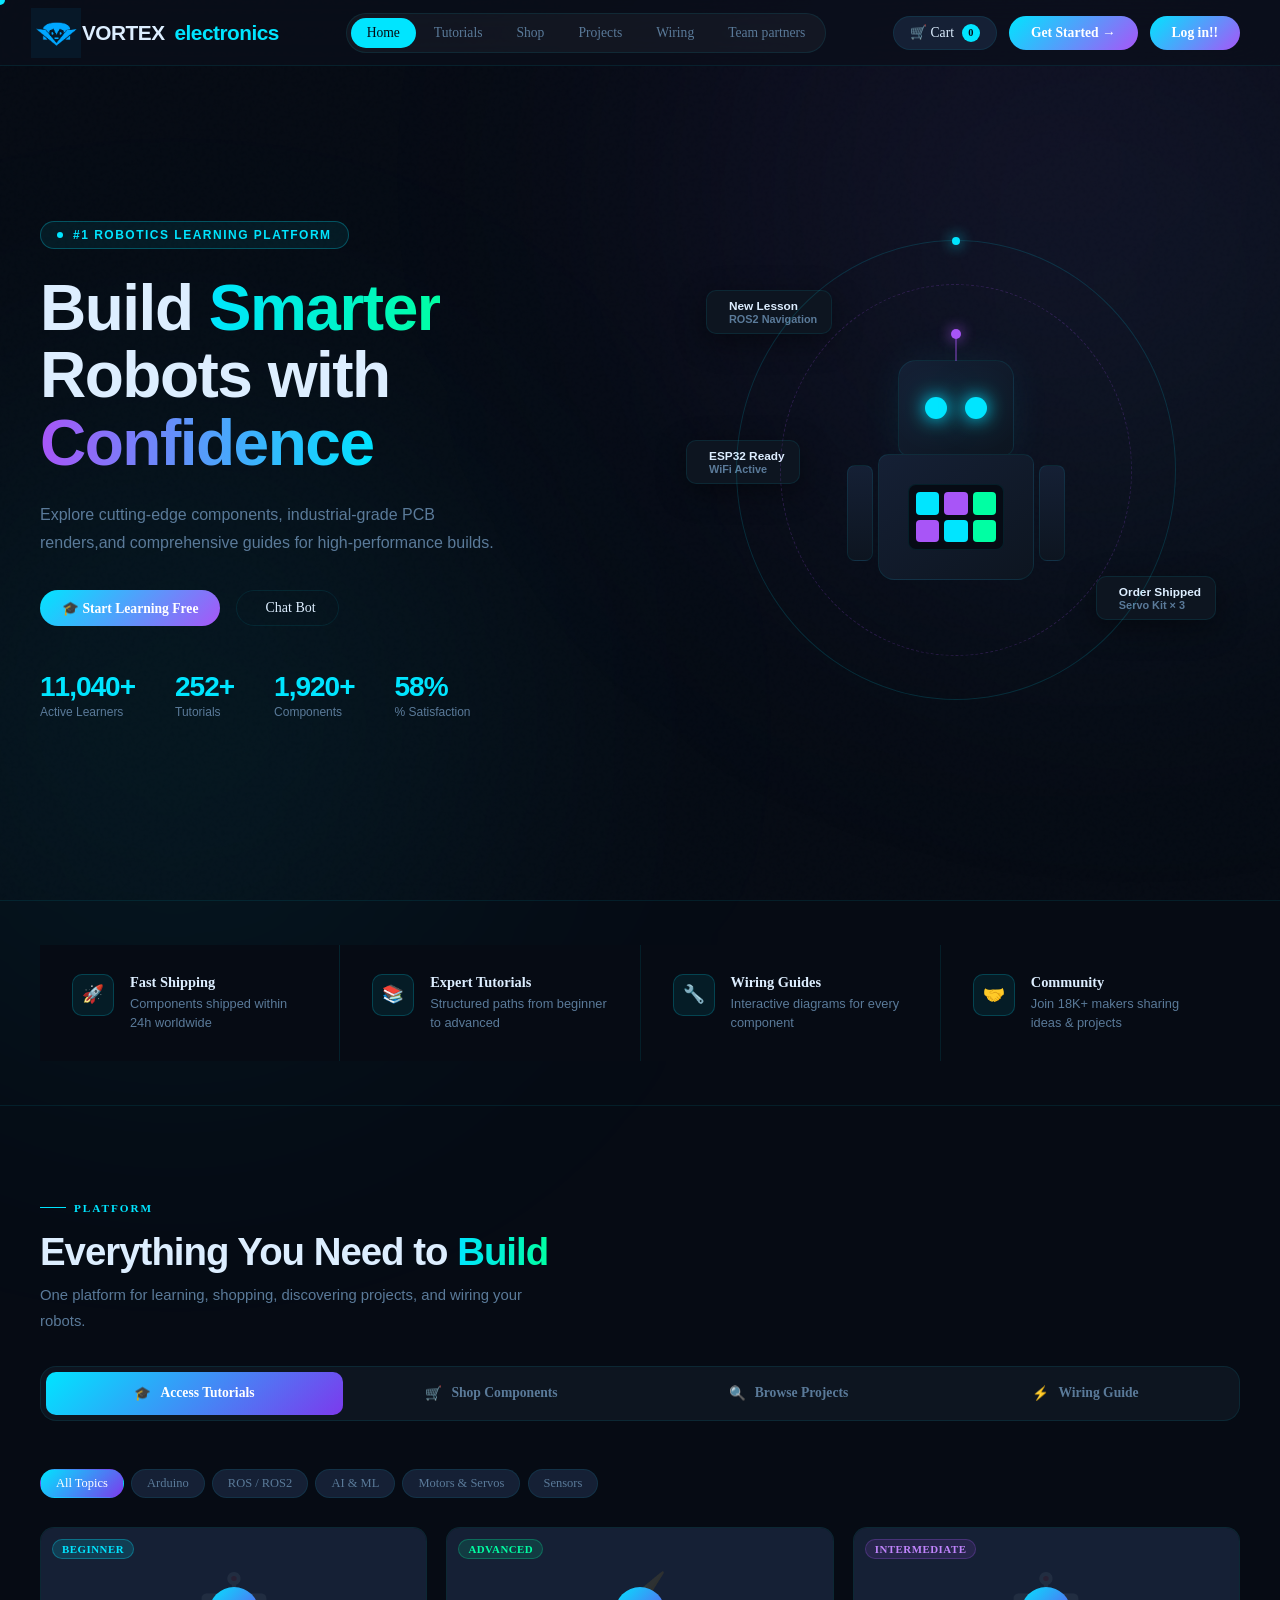
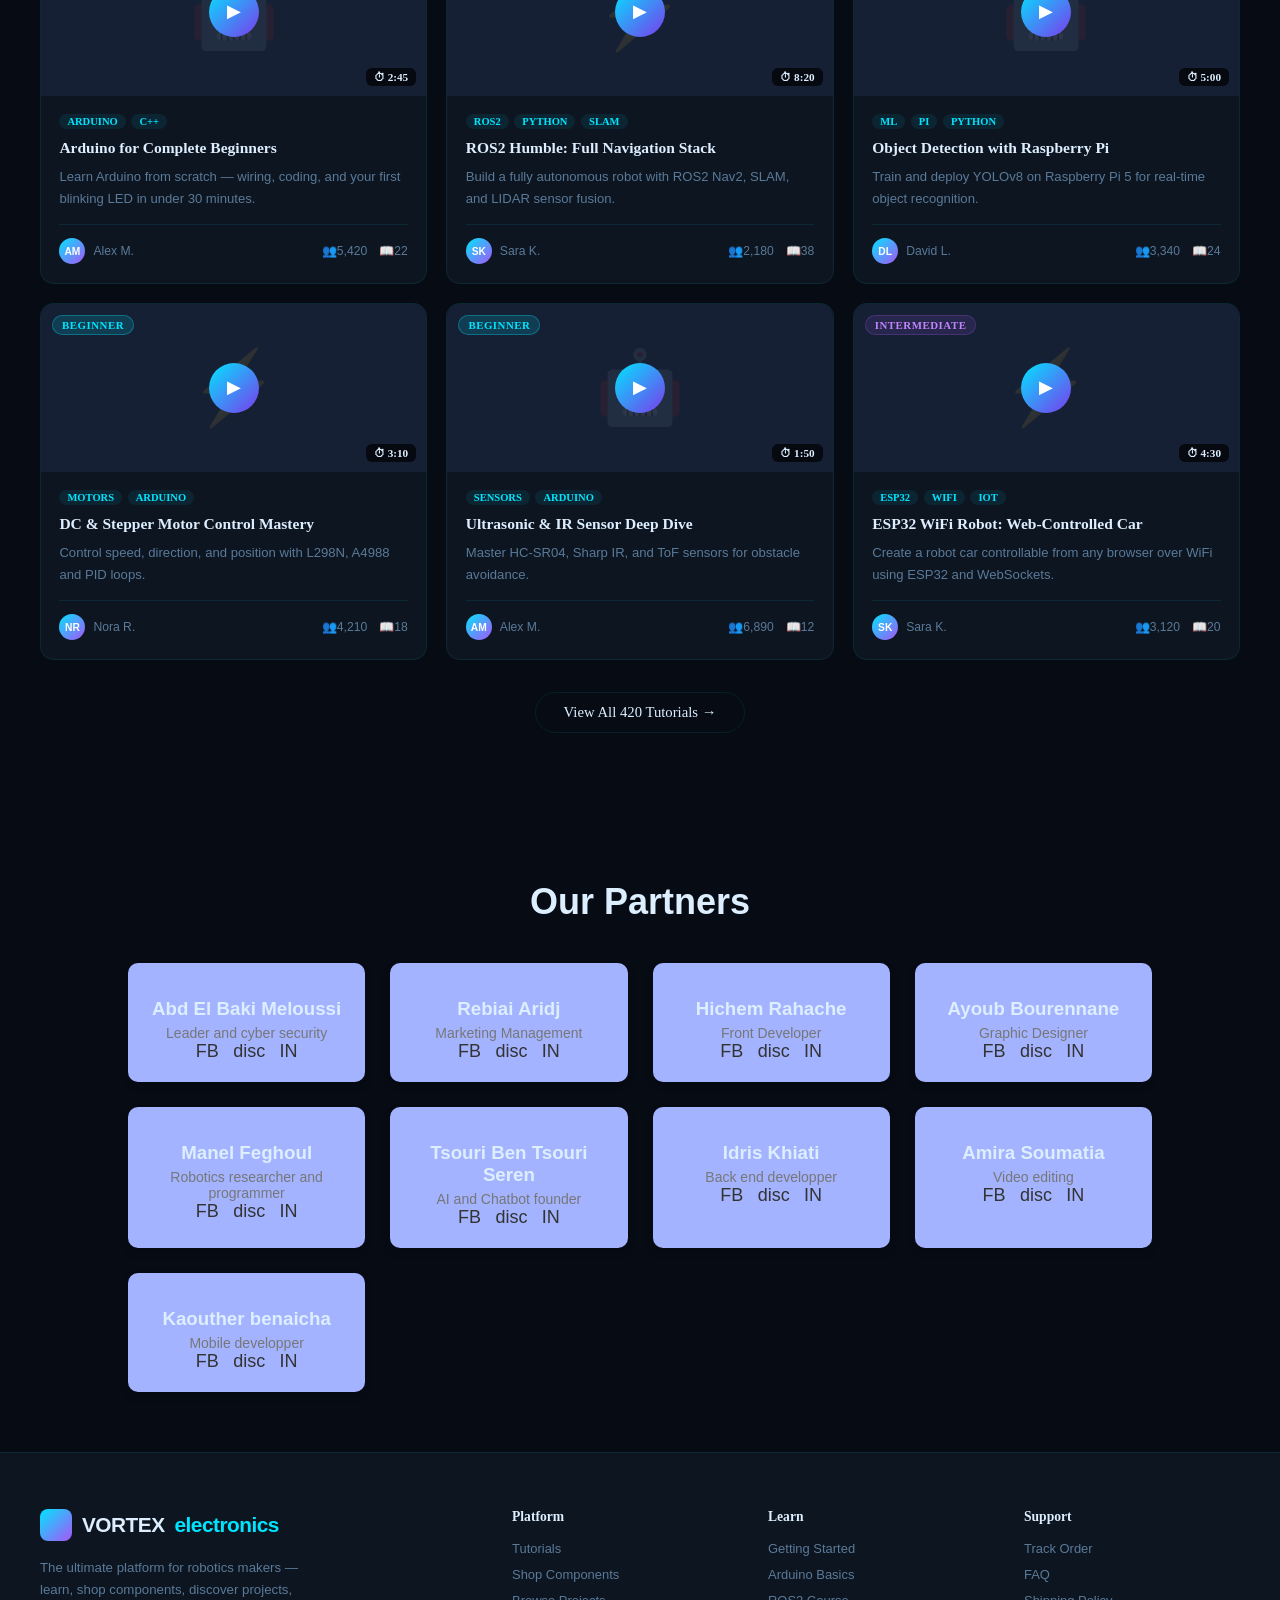
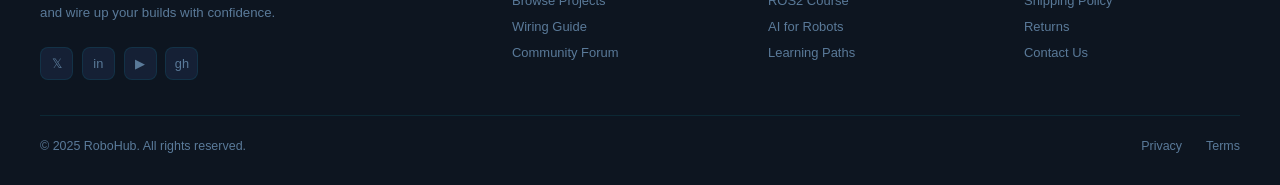
==== index.html @ a5baf5d2 "Update and rename mnl.html to index.html" ====
<!DOCTYPE html>
<html lang="en">

<head>
    <meta charset="UTF-8">
    <meta name="viewport" content="width=device-width, initial-scale=1.0">
    <title>RoboHub — Learn. Build. Innovate.</title>
    <link rel="stylesheet" href="stylee.css">
</head>

<body>

    <div class="cursor" id="cursor"></div>
    <div class="blob blob1"></div>
    <div class="blob blob2"></div>

    <!-- NAV -->
    <nav id="nav">
        <a href="#" class="logo">
            <div class="logo-mark">
                <img src="logo.jpg" alt="logo" class="VORTEX">
            </div>VORTEX<span>electronics</span>
        </a>
        <div class="nav-pill">
            <button class="nl active" onclick="goTo('home',this)">Home</button>
            <button class="nl" onclick="goTo('tutorials',this)">Tutorials</button>
            <button class="nl" onclick="goTo('shop',this)">Shop</button>
            <button class="nl" onclick="goTo('projects',this)">Projects</button>
            <button class="nl" onclick="goTo('wiring',this)">Wiring</button>
            <button class="nl" onclick="goTo('partners',this)">Team partners</button>
        </div>
        <div class="nav-r">
            <button class="cart-pill" onclick="openDrawer()">🛒 Cart <span class="cdot" id="cc">0</span></button>
            <a href="#platform" class="btn-cta" onclick="switchTab('tutorials')">Get Started →</a>
            <a href="doth.html" class="btn-log" onclick=s>Log in!!</a>
            <div class="ham" id="ham"><span></span><span></span><span></span></div>
        </div>
    </nav>

    <!-- HERO -->
    <section id="home" style="position:relative;z-index:2;">
        <div class="hero">
            <div>
                <div class="hero-badge"><span class="bpulse"></span>#1 Robotics Learning Platform</div>
                <h1 class="hero-title">Build <span class="hl">Smarter</span><br>Robots with<br><span
                        class="hl2">Confidence</span></h1>
                <p class="hero-sub">Explore cutting-edge components, industrial-grade PCB renders,and comprehensive
                    guides for high-performance builds.</p>
                <div class="hero-acts">
                    <a href="#platform" class="btn-cta" onclick="switchTab('tutorials')">🎓 Start Learning Free</a>
                    <a href="#platform" class="btn-ghost" onclick="switchTab('projects')"><i
                            class="fa-solid fa-robot"></i> Chat Bot</a>
                </div>
                <div class="hero-metrics">
                    <div><span class="m-val" data-target="18400">0</span>
                        <div class="m-lbl">Active Learners</div>
                    </div>
                    <div><span class="m-val" data-target="420">0</span>
                        <div class="m-lbl">Tutorials</div>
                    </div>
                    <div><span class="m-val" data-target="3200">0</span>
                        <div class="m-lbl">Components</div>
                    </div>
                    <div><span class="m-val" data-target="97">0</span>
                        <div class="m-lbl">% Satisfaction</div>
                    </div>
                </div>
            </div>
            <div class="hero-viz">
                <div class="robot-stage">
                    <div class="otag"><span><i class="fa-solid fa-chalkboard"></i></span>
                        <div>
                            <div style="font-size:.74rem;font-weight:700">New Lesson</div>
                            <div style="font-size:.68rem;color:var(--muted)">ROS2 Navigation</div>
                        </div>
                    </div>
                    <div class="otag"><span><i class="fa-solid fa-boxes-packing"></i></span>
                        <div>
                            <div style="font-size:.74rem;font-weight:700">Order Shipped</div>
                            <div style="font-size:.68rem;color:var(--muted)">Servo Kit × 3</div>
                        </div>
                    </div>
                    <div class="otag"><span><i class="fa-solid fa-wifi"></i></span>
                        <div>
                            <div style="font-size:.74rem;font-weight:700">ESP32 Ready</div>
                            <div style="font-size:.68rem;color:var(--muted)">WiFi Active</div>
                        </div>
                    </div>
                    <div class="sring"></div>
                    <div class="sring2"></div>
                    <div class="rbody">
                        <div class="rhead">
                            <div class="antenna"></div>
                            <div class="reyes">
                                <div class="reye"></div>
                                <div class="reye"></div>
                            </div>
                        </div>
                        <div class="rtorso">
                            <div class="rarm l"></div>
                            <div class="rarm r"></div>
                            <div class="tpanel">
                                <div class="tbit"></div>
                                <div class="tbit"></div>
                                <div class="tbit"></div>
                                <div class="tbit"></div>
                                <div class="tbit"></div>
                                <div class="tbit"></div>
                            </div>
                        </div>
                    </div>
                </div>
            </div>
        </div>
    </section>

    <!-- FEATURES STRIP -->
    <div class="feat-strip reveal">
        <div class="container">
            <div class="feat-row">
                <div class="feat-item">
                    <div class="feat-icon">🚀</div>
                    <div>
                        <div class="feat-title">Fast Shipping</div>
                        <div class="feat-desc">Components shipped within 24h worldwide</div>
                    </div>
                </div>
                <div class="feat-item">
                    <div class="feat-icon">📚</div>
                    <div>
                        <div class="feat-title">Expert Tutorials</div>
                        <div class="feat-desc">Structured paths from beginner to advanced</div>
                    </div>
                </div>
                <div class="feat-item">
                    <div class="feat-icon">🔧</div>
                    <div>
                        <div class="feat-title">Wiring Guides</div>
                        <div class="feat-desc">Interactive diagrams for every component</div>
                    </div>
                </div>
                <div class="feat-item">
                    <div class="feat-icon">🤝</div>
                    <div>
                        <div class="feat-title">Community</div>
                        <div class="feat-desc">Join 18K+ makers sharing ideas & projects</div>
                    </div>
                </div>
            </div>
        </div>
    </div>

    <!-- PLATFORM -->
    <section class="section" id="platform">
        <div class="container">
            <div style="margin-bottom:2rem" class="reveal">
                <div class="slabel">Platform</div>
                <h2 class="stitle">Everything You Need to <span class="hl">Build</span></h2>
                <p class="ssub">One platform for learning, shopping, discovering projects, and wiring your robots.</p>
            </div>

            <div class="stabs reveal">
                <button class="stab active" onclick="switchTab('tutorials')" data-tab="tutorials"><span>🎓</span> Access
                    Tutorials</button>
                <button class="stab" onclick="switchTab('shop')" data-tab="shop"><span>🛒</span> Shop
                    Components</button>
                <button class="stab" onclick="switchTab('projects')" data-tab="projects"><span>🔍</span> Browse
                    Projects</button>
                <button class="stab" onclick="switchTab('wiring')" data-tab="wiring"><span>⚡</span> Wiring
                    Guide</button>
            </div>

            <!-- TUTORIALS TAB -->
            <div class="tab-content active" id="tab-tutorials">
                <div class="fchips reveal">
                    <button class="fchip active" onclick="filterTuts(this,'all')">All Topics</button>
                    <button class="fchip" onclick="filterTuts(this,'arduino')">Arduino</button>
                    <button class="fchip" onclick="filterTuts(this,'ros')">ROS / ROS2</button>
                    <button class="fchip" onclick="filterTuts(this,'ml')">AI & ML</button>
                    <button class="fchip" onclick="filterTuts(this,'motors')">Motors & Servos</button>
                    <button class="fchip" onclick="filterTuts(this,'sensors')">Sensors</button>
                </div>
                <div class="tgrid reveal" id="tgrid"></div>
                <div style="text-align:center;margin-top:2rem" class="reveal">
                    <button class="btn-ghost" style="padding:11px 28px;font-size:.92rem">View All 420 Tutorials
                        →</button>
                </div>
            </div>

            <!-- SHOP TAB -->
            <div class="tab-content" id="tab-shop">
                <div class="shop-layout">
                    <aside class="sidebar reveal">
                        <div class="sb-title">Filters</div>
                        <div class="fg">
                            <div class="fg-title">Category</div>
                            <label class="fopt"><input type="checkbox" checked> Microcontrollers</label>
                            <label class="fopt"><input type="checkbox" checked> Sensors</label>
                            <label class="fopt"><input type="checkbox"> Motors & Actuators</label>
                            <label class="fopt"><input type="checkbox"> Power & Batteries</label>
                            <label class="fopt"><input type="checkbox"> Wireless Modules</label>
                            <label class="fopt"><input type="checkbox"> Displays</label>
                        </div>
                        <div class="fg">
                            <div class="fg-title">Compatible With</div>
                            <label class="fopt"><input type="checkbox" checked> Arduino</label>
                            <label class="fopt"><input type="checkbox"> Raspberry Pi</label>
                            <label class="fopt"><input type="checkbox"> ESP32</label>
                            <label class="fopt"><input type="checkbox"> STM32</label>
                        </div>
                        <div class="fg">
                            <div class="fg-title">Price Range</div>
                            <input type="range" class="price-range" min="0" max="200" value="80">
                            <div
                                style="display:flex;
                                justify-content:space-between;
                                font-size:.76rem;
                                color:var(--muted);
                                margin-top:5px">
                                <span>0DA</span><span id="prlbl">1800DA</span></div>
                        </div>
                    </aside>
                    <div class="sgrid reveal" id="sgrid"></div>
                </div>
            </div>

            <!-- PROJECTS TAB -->
            <div class="tab-content" id="tab-projects">
                <div class="proj-hdr reveal">
                    <div class="psearch"><span>🔍</span><input type="text" placeholder="Search projects..."></div>
                    <div class="fchips" style="margin:0">
                        <button class="fchip active">All</button>
                        <button class="fchip">Beginner</button>
                        <button class="fchip">Intermediate</button>
                        <button class="fchip">Advanced</button>
                        <button class="fchip">Arduino</button>
                        <button class="fchip">ROS2</button>
                    </div>
                </div>
                <div class="pgrid reveal" id="pgrid"></div>
            </div>

            <!-- WIRING TAB -->
            <div class="tab-content" id="tab-wiring">
                <div class="wlayout">
                    <div class="wlist reveal" id="wlist"></div>
                    <div class="reveal" id="wpanel"></div>
                </div>
            </div>
        </div>
    </section>
    <!-- team partners -->
    <section class="team-section">
        <h2>Our Partners</h2>

        <div class="team-container">

            <!-- Person 1 -->
            <div class="team-card">
                <h3>Abd El Baki Meloussi</h3>
                <p>Leader and cyber security</p>
                <div class="social">
                    <a href="#">FB</a>
                    <a href="bakimeloussi8">disc</a>
                    <a href="#">IN</a>
                </div>
            </div>

            <!-- Person 2 -->
            <div class="team-card">
                <h3>Rebiai Aridj</h3>
                <p>Marketing Management</p>
                <div class="social">
                    <a href="#">FB</a>
                    <a href="aridjrebiai.">disc</a>
                    <a href="#">IN</a>
                </div>
            </div>

            <!-- Person 3 -->
            <div class="team-card">
                <h3>Hichem Rahache</h3>
                <p>Front Developer</p>
                <div class="social">
                    <a href="#">FB</a>
                    <a href="hichem999882">disc</a>
                    <a href="#">IN</a>
                </div>
            </div>

            <!-- Person 4 -->
            <div class="team-card">
                <h3>Ayoub Bourennane</h3>
                <p> Graphic Designer</p>
                <div class="social">
                    <a href="#">FB</a>
                    <a href="ayoub09">disc</a>
                    <a href="#">IN</a>
                </div>
            </div>

            <!-- Person 5 -->
            <div class="team-card">
                <h3>Manel Feghoul</h3>
                <p>Robotics researcher and programmer</p>
                <div class="social">
                    <a href="https://www.facebook.com/profile.php?id=61578336105991&locale=fr_FR">FB</a>
                    <a href="https://canary.discord.com/channels/1426666777764433973/1426666779392086040">disc</a>
                    <a href="https://www.linkedin.com/in/manel-feghoul-25397039a/">IN</a>
                </div>
            </div>

            <!-- Person 6 -->
            <div class="team-card">
                <h3>Tsouri Ben Tsouri Seren</h3>
                <p>AI and Chatbot founder</p>
                <div class="social">
                    <a href="https://www.facebook.com/share/1DPU1pLSde/">FB</a>
                    <a href="seren_tsr">disc</a>
                    <a
                        href="https://www.linkedin.com/in/seren-tsouri-ben-tsouri-1873ba3aa?utm_source=share&utm_campaign=share_via&utm_content=profile&utm_medium=android_app">IN</a>
                </div>
            </div>

            <!-- Person 7 -->
            <div class="team-card">
                <h3>Idris Khiati</h3>
                <p>Back end developper</p>
                <div class="social">
                    <a href="https://www.facebook.com/share/1DF76dxmjv/">FB</a>
                    <a href="oxydious3306">disc</a>
                    <a href="https://www.linkedin.com/in/idris-khiaty-7b31743b6/">IN</a>
                </div>
            </div>

            <!-- Person 8 -->
            <div class="team-card">
                <h3>Amira Soumatia </h3>
                <p>Video editing</p>
                <div class="social">
                    <a href="#">FB</a>
                    <a href="why_amira">disc</a>
                    <a href="#">IN</a>
                </div>
            </div>

            <!-- Person 9 -->
            <div class="team-card">
                <h3>Kaouther benaicha</h3>
                <p>Mobile developper</p>
                <div class="social">
                    <a href="#">FB</a>
                    <a href="kao_ben">disc</a>
                    <a href="#">IN</a>
                </div>
            </div>

        </div>
    </section>
    <!-- FOOTER -->
    <footer>
        <div class="container">
            <div class="ft">
                <div>
                    <a href="#" class="logo" style="display:inline-flex;margin-bottom:1rem;">
                        <div class="logo-mark">
                        </div>VORTEX<span>electronics</span>
                    </a>
                    <p class="fdesc">The ultimate platform for robotics makers — learn, shop components, discover
                        projects, and wire up your builds with confidence.</p>
                    <div class="socials">
                        <a class="sc" href="#">𝕏</a><a class="sc" href="#">in</a><a class="sc" href="#">▶</a><a
                            class="sc" href="#">gh</a>
                    </div>
                </div>
                <div>
                    <div class="fct">Platform</div>
                    <ul class="flinks">
                        <li><a href="#">Tutorials</a></li>
                        <li><a href="#">Shop Components</a></li>
                        <li><a href="#">Browse Projects</a></li>
                        <li><a href="#">Wiring Guide</a></li>
                        <li><a href="#">Community Forum</a></li>
                    </ul>
                </div>
                <div>
                    <div class="fct">Learn</div>
                    <ul class="flinks">
                        <li><a href="#">Getting Started</a></li>
                        <li><a href="#">Arduino Basics</a></li>
                        <li><a href="#">ROS2 Course</a></li>
                        <li><a href="#">AI for Robots</a></li>
                        <li><a href="#">Learning Paths</a></li>
                    </ul>
                </div>
                <div>
                    <div class="fct">Support</div>
                    <ul class="flinks">
                        <li><a href="#">Track Order</a></li>
                        <li><a href="#">FAQ</a></li>
                        <li><a href="#">Shipping Policy</a></li>
                        <li><a href="#">Returns</a></li>
                        <li><a href="#">Contact Us</a></li>
                    </ul>
                </div>
            </div>
            <div class="fbot">
                <span>© 2025 RoboHub. All rights reserved.</span>
                <div style="display:flex;gap:1.5rem"><a href="#"
                        style="color:var(--muted);text-decoration:none">Privacy</a><a href="#"
                        style="color:var(--muted);text-decoration:none">Terms</a></div>
            </div>
        </div>
    </footer>

    <!-- CART DRAWER -->
    <div class="dbg" id="dbg" onclick="closeDrawer()"></div>
    <div class="drawer" id="drawer">
        <div class="dhdr">
            <h3>🛒 Your Cart</h3><button class="closex" onclick="closeDrawer()">✕</button>
        </div>
        <div class="dbody" id="dbody"></div>
        <div class="dftr" id="dftr" style="display:none">
            <div class="cart-row"><span>Subtotal</span><span class="val" id="ctotal">$0.00</span></div>
            <button class="ckbtn">Proceed to Checkout →</button>
        </div>
    </div>

    <!-- TOAST -->
    <div class="toast" id="toast"><span class="tic">✅</span><span id="tmsg">Added to cart!</span></div>

    <script src="app.js"></script>
</body>

</html>


<!DOCTYPE html>
---- stylee.css ----
:root {
    --ink: #060b14;
    --ink2: #0d1520;
    --ink3: #152035;
    --primary: #00e5ff;
    /* electric cyan  */
    --primary-dim: #00b8cc;
    --accent: #a855f7;
    /* vivid purple   */
    --accent-dim: #7c3aed;
    --green: #00ffa3;
    /* bio-green      */
    --orange: #ff6c3e;
    --text: #ddeeff;
    --muted: #5a7a99;
    --border: rgba(0, 229, 255, .09);
    --bhl: rgba(0, 229, 255, .28);
    --r: 14px;
    /* legacy aliases so all existing references keep working */
    --lime: var(--primary);
    --cyan: var(--green);
}

*,
*::before,
*::after {
    margin: 0;
    padding: 0;
    box-sizing: border-box;
}

html {
    scroll-behavior: smooth;
}

body {
    font-family: 'DM Sans', sans-serif;
    background: var(--ink);
    color: var(--text);
    overflow-x: hidden;
    cursor: none;
}

.cursor {
    position: fixed;
    top: 0;
    left: 0;
    pointer-events: none;
    z-index: 9999;
    width: 10px;
    height: 10px;
    background: var(--primary);
    border-radius: 50%;
    transform: translate(-50%, -50%);
    transition: width .2s, height .2s;
    mix-blend-mode: screen;
}

.cursor.big {
    width: 38px;
    height: 38px;
    background: rgba(0, 229, 255, .2);
}

body::before {
    content: '';
    position: fixed;
    inset: 0;
    z-index: 1;
    pointer-events: none;
    background-image: url("data:image/svg+xml,%3Csvg viewBox='0 0 256 256' xmlns='http://www.w3.org/2000/svg'%3E%3Cfilter id='n'%3E%3CfeTurbulence type='fractalNoise' baseFrequency='0.9' numOctaves='4' stitchTiles='stitch'/%3E%3C/filter%3E%3Crect width='100%25' height='100%25' filter='url(%23n)' opacity='0.025'/%3E%3C/svg%3E");
    opacity: .5;
}

.blob {
    position: fixed;
    border-radius: 50%;
    filter: blur(140px);
    pointer-events: none;
    z-index: 0;
}

.blob1 {
    width: 750px;
    height: 750px;
    background: rgba(168, 85, 247, .07);
    top: -200px;
    right: -150px;
}

.blob2 {
    width: 650px;
    height: 650px;
    background: rgba(0, 229, 255, .06);
    bottom: -150px;
    left: -150px;
}

/* extra ambient blob */
.blob1::after {
    content: '';
    position: fixed;
    width: 500px;
    height: 500px;
    background: rgba(0, 255, 163, .04);
    border-radius: 50%;
    top: 40%;
    left: 30%;
    filter: blur(120px);
    pointer-events: none;
}

/* NAV */
nav {
    position: fixed;
    top: 0;
    left: 0;
    right: 0;
    z-index: 1000;
    height: 66px;
    display: flex;
    align-items: center;
    justify-content: space-between;
    padding: 0 2.5rem;
    background: rgba(11, 15, 26, .7);
    backdrop-filter: blur(24px);
    border-bottom: 1px solid var(--border);
    transition: background .3s;
}

nav.scrolled {
    background: rgba(11, 15, 26, .97);
}

.logo {
    font-family: 'Syne', sans-serif;
    font-weight: 800;
    font-size: 1.3rem;
    color: var(--text);
    text-decoration: none;
    display: flex;
    align-items: center;
    gap: 10px;
    letter-spacing: -.5px;
}

.logo-mark {
    width: 32px;
    height: 32px;
    background: linear-gradient(135deg, var(--primary), var(--accent));
    border-radius: 8px;
    display: flex;
    align-items: center;
    justify-content: center;
    font-size: .95rem;
}

.logo span {
    color: var(--primary);
}

.nav-pill {
    display: flex;
    gap: 2px;
    background: rgba(255, 255, 255, .04);
    border: 1px solid var(--border);
    padding: 4px;
    border-radius: 50px;
}

.nl {
    color: var(--muted);
    text-decoration: none;
    font-size: .85rem;
    font-weight: 500;
    padding: 7px 16px;
    border-radius: 50px;
    transition: all .2s;
    white-space: nowrap;
    cursor: pointer;
    border: none;
    background: none;
    font-family: 'DM Sans';
}

.nl:hover,
.nl.active {
    color: var(--ink);
    background: var(--primary);
}

.nav-r {
    display: flex;
    align-items: center;
    gap: .75rem;
}

.cart-pill {
    display: flex;
    align-items: center;
    gap: 8px;
    background: var(--ink3);
    border: 1px solid var(--border);
    color: var(--text);
    padding: 7px 16px;
    border-radius: 50px;
    font-family: 'DM Sans';
    font-size: .85rem;
    font-weight: 500;
    cursor: pointer;
    transition: all .25s;
}

.cart-pill:hover {
    border-color: var(--primary);
    color: var(--primary);
}

.cdot {
    width: 18px;
    height: 18px;
    background: var(--primary);
    border-radius: 50%;
    color: var(--ink);
    font-size: .65rem;
    font-weight: 700;
    display: flex;
    align-items: center;
    justify-content: center;
}

.btn-cta {
    background: linear-gradient(135deg, var(--primary), var(--accent));
    color: #fff;
    font-family: 'DM Sans';
    font-size: .85rem;
    font-weight: 700;
    padding: 9px 22px;
    border-radius: 50px;
    border: none;
    cursor: pointer;
    transition: all .25s;
    text-decoration: none;
    display: inline-flex;
    align-items: center;
    gap: 6px;
}

.btn-cta:hover {
    filter: brightness(1.15);
    transform: translateY(-1px);
    box-shadow: 0 8px 28px rgba(0, 229, 255, .3);
}
.btn-log {
    background: linear-gradient(135deg, var(--primary), var(--accent));
    color: #fff;
    font-family: 'DM Sans';
    font-size: .85rem;
    font-weight: 700;
    padding: 9px 22px;
    border-radius: 50px;
    border: none;
    cursor: pointer;
    transition: all .25s;
    text-decoration: none;
    display: inline-flex;
    align-items: center;
    gap: 6px;
}

.btn-cta:hover {
    filter: brightness(1.15);
    transform: translateY(-1px);
    box-shadow: 0 8px 28px rgba(0, 229, 255, .3);
}

.ham {
    display: none;
    flex-direction: column;
    gap: 5px;
    cursor: pointer;
    padding: 4px;
}

.ham span {
    width: 22px;
    height: 1.5px;
    background: var(--text);
    border-radius: 2px;
}

/* HERO */
.hero {
    min-height: 100vh;
    display: grid;
    grid-template-columns: 1fr 1fr;
    align-items: center;
    gap: 4rem;
    padding: 120px 2.5rem 80px;
    max-width: 1340px;
    margin: 0 auto;
    position: relative;
    z-index: 2;
}

.hero-badge {
    display: inline-flex;
    align-items: center;
    gap: 10px;
    background: rgba(0, 229, 255, .07);
    border: 1px solid var(--bhl);
    color: var(--primary);
    font-size: .75rem;
    font-weight: 600;
    letter-spacing: 1.5px;
    text-transform: uppercase;
    padding: 6px 16px;
    border-radius: 50px;
    margin-bottom: 1.6rem;
    animation: fadeUp .7s ease both;
}

.bpulse {
    width: 6px;
    height: 6px;
    background: var(--primary);
    border-radius: 50%;
    animation: pulse 1.8s infinite;
}

@keyframes pulse {

    0%,
    100% {
        opacity: 1;
        transform: scale(1)
    }

    50% {
        opacity: .4;
        transform: scale(1.5)
    }
}

.hero-title {
    font-family: 'Syne', sans-serif;
    font-size: clamp(2.8rem, 5vw, 4.1rem);
    font-weight: 800;
    line-height: 1.06;
    letter-spacing: -1.5px;
    margin-bottom: 1.4rem;
    animation: fadeUp .8s ease both;
}

.hl {
    background: linear-gradient(90deg, var(--primary), var(--green));
    -webkit-background-clip: text;
    -webkit-text-fill-color: transparent;
    background-clip: text;
}

.hl2 {
    background: linear-gradient(90deg, var(--accent), var(--primary));
    -webkit-background-clip: text;
    -webkit-text-fill-color: transparent;
    background-clip: text;
}

.hero-sub {
    font-size: 1rem;
    color: var(--muted);
    line-height: 1.8;
    max-width: 480px;
    margin-bottom: 2rem;
    animation: fadeUp .9s ease both;
}

.hero-acts {
    display: flex;
    gap: 1rem;
    flex-wrap: wrap;
    margin-bottom: 2.8rem;
    animation: fadeUp 1s ease both;
}

.btn-ghost {
    background: transparent;
    border: 1px solid var(--border);
    color: var(--text);
    font-family: 'DM Sans';
    font-size: .875rem;
    font-weight: 500;
    padding: 9px 22px;
    border-radius: 50px;
    cursor: pointer;
    transition: all .25s;
    text-decoration: none;
    display: inline-flex;
    align-items: center;
    gap: 6px;
}

.btn-ghost:hover {
    border-color: var(--primary);
    color: var(--primary);
}

.hero-metrics {
    display: flex;
    gap: 2.5rem;
    animation: fadeUp 1.1s ease both;
}

.m-val {
    font-family: 'Syne', sans-serif;
    font-size: 1.75rem;
    font-weight: 800;
    color: var(--primary);
    letter-spacing: -1px;
    display: block;
}

.m-lbl {
    font-size: .75rem;
    color: var(--muted);
    margin-top: 2px;
}

/* ROBOT */
.hero-viz {
    display: flex;
    align-items: center;
    justify-content: center;
    animation: fadeIn 1s ease both;
}

.robot-stage {
    width: 440px;
    height: 460px;
    position: relative;
}

.sring {
    position: absolute;
    inset: 0;
    border: 1px solid rgba(0, 229, 255, .15);
    border-radius: 50%;
    animation: spin 22s linear infinite;
}

.sring::before {
    content: '';
    position: absolute;
    top: -4px;
    left: 50%;
    transform: translateX(-50%);
    width: 8px;
    height: 8px;
    background: var(--primary);
    border-radius: 50%;
    box-shadow: 0 0 14px var(--primary);
}

.sring2 {
    position: absolute;
    inset: 44px;
    border: 1px dashed rgba(168, 85, 247, .2);
    border-radius: 50%;
    animation: spin 15s linear infinite reverse;
}

@keyframes spin {
    to {
        transform: rotate(360deg)
    }
}

.rbody {
    position: absolute;
    inset: 0;
    display: flex;
    align-items: center;
    justify-content: center;
    flex-direction: column;
}

.rhead {
    width: 116px;
    height: 96px;
    background: linear-gradient(145deg, var(--ink3), var(--ink2));
    border: 1px solid var(--border);
    border-radius: 18px 18px 10px 10px;
    position: relative;
    display: flex;
    align-items: center;
    justify-content: center;
    box-shadow: 0 0 40px rgba(56, 232, 255, .07);
    animation: float 3.5s ease-in-out infinite;
}

@keyframes float {

    0%,
    100% {
        transform: translateY(0)
    }

    50% {
        transform: translateY(-13px)
    }
}

.reyes {
    display: flex;
    gap: 18px;
}

.reye {
    width: 22px;
    height: 22px;
    background: var(--primary);
    border-radius: 50%;
    box-shadow: 0 0 18px var(--primary), 0 0 40px rgba(0, 229, 255, .4);
    animation: blink 4s ease infinite;
}

.reye:nth-child(2) {
    animation-delay: .15s;
}

@keyframes blink {

    0%,
    90%,
    100% {
        transform: scaleY(1)
    }

    95% {
        transform: scaleY(.05)
    }
}

.antenna {
    position: absolute;
    top: -26px;
    left: 50%;
    transform: translateX(-50%);
    width: 2px;
    height: 26px;
    background: rgba(168, 85, 247, .4);
}

.antenna::after {
    content: '';
    position: absolute;
    top: -6px;
    left: 50%;
    transform: translateX(-50%);
    width: 10px;
    height: 10px;
    background: var(--accent);
    border-radius: 50%;
    box-shadow: 0 0 14px var(--accent);
    animation: pulse 1.5s infinite;
}

.rtorso {
    width: 156px;
    height: 126px;
    background: linear-gradient(145deg, var(--ink3), var(--ink2));
    border: 1px solid var(--border);
    border-radius: 10px 10px 16px 16px;
    margin-top: -2px;
    display: flex;
    align-items: center;
    justify-content: center;
    position: relative;
    animation: float 3.5s ease-in-out infinite;
}

.tpanel {
    width: 96px;
    height: 66px;
    background: var(--ink);
    border: 1px solid var(--border);
    border-radius: 8px;
    display: grid;
    grid-template-columns: repeat(3, 1fr);
    grid-template-rows: repeat(2, 1fr);
    gap: 5px;
    padding: 7px;
}

.tbit {
    border-radius: 4px;
    animation: glow 2s ease infinite;
}

.tbit:nth-child(1) {
    background: var(--primary);
    animation-delay: 0s
}

.tbit:nth-child(2) {
    background: var(--accent);
    animation-delay: .3s
}

.tbit:nth-child(3) {
    background: var(--green);
    animation-delay: .6s
}

.tbit:nth-child(4) {
    background: var(--accent);
    animation-delay: .9s
}

.tbit:nth-child(5) {
    background: var(--primary);
    animation-delay: 1.2s
}

.tbit:nth-child(6) {
    background: var(--green);
    animation-delay: 1.5s
}

@keyframes glow {

    0%,
    100% {
        opacity: .75
    }

    50% {
        opacity: 1;
        filter: brightness(1.4)
    }
}

.rarm {
    position: absolute;
    top: 10px;
    width: 26px;
    height: 96px;
    background: linear-gradient(to bottom, var(--ink3), var(--ink2));
    border: 1px solid var(--border);
    border-radius: 8px;
    animation: arm 3.5s ease-in-out infinite;
}

.rarm.l {
    right: -32px;
    transform-origin: top center;
    animation-delay: .5s;
}

.rarm.r {
    left: -32px;
    transform-origin: top center;
}

@keyframes arm {

    0%,
    100% {
        transform: rotate(-5deg)
    }

    50% {
        transform: rotate(5deg)
    }
}

.otag {
    position: absolute;
    background: var(--ink2);
    border: 1px solid var(--border);
    padding: 8px 14px;
    border-radius: 10px;
    font-size: .76rem;
    font-weight: 600;
    display: flex;
    align-items: center;
    gap: 8px;
    white-space: nowrap;
    animation: ftag 4s ease-in-out infinite;
    box-shadow: 0 8px 30px rgba(0, 0, 0, .4);
}

.otag:nth-child(1) {
    top: 50px;
    left: -30px;
    animation-delay: 0s;
}

.otag:nth-child(2) {
    bottom: 80px;
    right: -40px;
    animation-delay: .8s;
}

.otag:nth-child(3) {
    top: 200px;
    left: -50px;
    animation-delay: 1.6s;
}

@keyframes ftag {

    0%,
    100% {
        transform: translateY(0)
    }

    50% {
        transform: translateY(-10px)
    }
}

/* FEATURES STRIP */
.feat-strip {
    padding: 44px 0;
    border-top: 1px solid var(--border);
    border-bottom: 1px solid var(--border);
    position: relative;
    z-index: 2;
}

.feat-row {
    display: grid;
    grid-template-columns: repeat(4, 1fr);
    gap: 1px;
    background: var(--border);
}

.feat-item {
    background: var(--ink);
    padding: 1.8rem 2rem;
    display: flex;
    align-items: flex-start;
    gap: 1rem;
}

.feat-icon {
    width: 42px;
    height: 42px;
    border-radius: 10px;
    background: rgba(0, 229, 255, .08);
    border: 1px solid rgba(0, 229, 255, .2);
    display: flex;
    align-items: center;
    justify-content: center;
    font-size: 1.1rem;
    flex-shrink: 0;
}

.feat-title {
    font-family: 'Syne';
    font-weight: 700;
    font-size: .9rem;
    margin-bottom: .2rem;
}

.feat-desc {
    font-size: .8rem;
    color: var(--muted);
    line-height: 1.5;
}

/* SECTION */
.section {
    padding: 88px 0;
    position: relative;
    z-index: 2;
}

.container {
    max-width: 1280px;
    margin: 0 auto;
    padding: 0 2.5rem;
}

.slabel {
    display: inline-flex;
    align-items: center;
    gap: 8px;
    font-family: 'JetBrains Mono';
    font-size: .7rem;
    font-weight: 600;
    letter-spacing: 2px;
    text-transform: uppercase;
    color: var(--primary);
    margin-bottom: 1rem;
}

.slabel::before {
    content: '';
    width: 26px;
    height: 1px;
    background: var(--primary);
}

.stitle {
    font-family: 'Syne', sans-serif;
    font-size: clamp(1.8rem, 3vw, 2.5rem);
    font-weight: 800;
    letter-spacing: -1px;
    margin-bottom: .6rem;
}

.ssub {
    color: var(--muted);
    font-size: .93rem;
    line-height: 1.7;
    max-width: 530px;
}

/* TABS */
.stabs {
    display: flex;
    gap: 0;
    overflow-x: auto;
    background: var(--ink2);
    border: 1px solid var(--border);
    border-radius: 16px;
    padding: 5px;
    margin-bottom: 3rem;
    scrollbar-width: none;
}

.stabs::-webkit-scrollbar {
    display: none;
}

.stab {
    flex: 1;
    min-width: 155px;
    display: flex;
    align-items: center;
    justify-content: center;
    gap: 9px;
    padding: 13px 18px;
    border-radius: 10px;
    font-family: 'DM Sans';
    font-size: .85rem;
    font-weight: 600;
    cursor: pointer;
    color: var(--muted);
    border: none;
    background: transparent;
    transition: all .25s;
    white-space: nowrap;
}

.stab.active {
    background: linear-gradient(135deg, var(--primary), var(--accent-dim));
    color: #fff;
}

.stab:hover:not(.active) {
    color: var(--primary);
    background: rgba(0, 229, 255, .06);
}

.tab-content {
    display: none;
}

.tab-content.active {
    display: block;
    animation: fadeIn .4s ease;
}

@keyframes fadeIn {
    from {
        opacity: 0;
        transform: translateY(10px)
    }

    to {
        opacity: 1;
        transform: translateY(0)
    }
}

/* FILTER CHIPS */
.fchips {
    display: flex;
    gap: .45rem;
    flex-wrap: wrap;
    margin-bottom: 1.8rem;
}

.fchip {
    background: var(--ink3);
    border: 1px solid var(--border);
    color: var(--muted);
    font-size: .78rem;
    font-weight: 500;
    padding: 6px 15px;
    border-radius: 50px;
    cursor: pointer;
    transition: all .2s;
    font-family: 'DM Sans';
}

.fchip.active,
.fchip:hover {
    background: linear-gradient(135deg, var(--primary), var(--accent-dim));
    color: #fff;
    border-color: transparent;
}

/* TUTORIALS */
.tgrid {
    display: grid;
    grid-template-columns: repeat(3, 1fr);
    gap: 1.2rem;
}

.tcard {
    background: var(--ink2);
    border: 1px solid var(--border);
    border-radius: var(--r);
    overflow: hidden;
    transition: all .3s;
    cursor: pointer;
}

.tcard:hover {
    border-color: var(--bhl);
    transform: translateY(-6px);
    box-shadow: 0 20px 50px rgba(0, 0, 0, .6), 0 0 30px rgba(0, 229, 255, .05);
}

.tthumb {
    height: 168px;
    position: relative;
    overflow: hidden;
    background: var(--ink3);
    display: flex;
    align-items: center;
    justify-content: center;
}

.tthumb-bg {
    font-size: 4.5rem;
    opacity: .1;
    position: absolute;
}

.tplay {
    width: 50px;
    height: 50px;
    border-radius: 50%;
    background: linear-gradient(135deg, var(--primary), var(--accent-dim));
    color: #fff;
    display: flex;
    align-items: center;
    justify-content: center;
    font-size: 1.1rem;
    position: relative;
    z-index: 1;
    transition: transform .3s, box-shadow .3s;
}

.tcard:hover .tplay {
    transform: scale(1.1);
    box-shadow: 0 0 0 14px rgba(0, 229, 255, .1);
}

.tlvl {
    position: absolute;
    top: 11px;
    left: 11px;
    font-size: .68rem;
    font-weight: 700;
    padding: 3px 9px;
    border-radius: 50px;
    font-family: 'JetBrains Mono';
    text-transform: uppercase;
    letter-spacing: .5px;
}

.lb {
    background: rgba(0, 229, 255, .15);
    color: var(--primary);
    border: 1px solid rgba(0, 229, 255, .3);
}

.li {
    background: rgba(168, 85, 247, .12);
    color: #c084fc;
    border: 1px solid rgba(168, 85, 247, .25);
}

.la {
    background: rgba(0, 255, 163, .12);
    color: var(--green);
    border: 1px solid rgba(0, 255, 163, .25);
}

.tdur {
    position: absolute;
    bottom: 10px;
    right: 10px;
    background: rgba(0, 0, 0, .7);
    backdrop-filter: blur(8px);
    font-size: .7rem;
    font-weight: 600;
    padding: 3px 8px;
    border-radius: 6px;
    font-family: 'JetBrains Mono';
}

.tbody {
    padding: 1.15rem;
}

.ttags {
    display: flex;
    gap: .35rem;
    flex-wrap: wrap;
    margin-bottom: .55rem;
}

.ttag {
    background: rgba(0, 229, 255, .08);
    color: var(--primary);
    font-size: .66rem;
    font-weight: 600;
    padding: 2px 8px;
    border-radius: 50px;
    font-family: 'JetBrains Mono';
    text-transform: uppercase;
}

.tname {
    font-family: 'Syne';
    font-size: .97rem;
    font-weight: 700;
    line-height: 1.35;
    margin-bottom: .45rem;
}

.tdesc {
    font-size: .82rem;
    color: var(--muted);
    line-height: 1.65;
    margin-bottom: .9rem;
}

.tfoot {
    display: flex;
    align-items: center;
    justify-content: space-between;
    border-top: 1px solid var(--border);
    padding-top: .85rem;
    font-size: .76rem;
    color: var(--muted);
}

.tauthor {
    display: flex;
    align-items: center;
    gap: 8px;
}

.tav {
    width: 26px;
    height: 26px;
    border-radius: 50%;
    background: linear-gradient(135deg, var(--primary), var(--accent));
    display: flex;
    align-items: center;
    justify-content: center;
    font-size: .64rem;
    font-weight: 700;
    color: #fff;
}

/* SHOP */
.shop-layout {
    display: grid;
    grid-template-columns: 210px 1fr;
    gap: 1.4rem;
}

.sidebar {
    background: var(--ink2);
    border: 1px solid var(--border);
    border-radius: var(--r);
    padding: 1.4rem;
    height: fit-content;
    position: sticky;
    top: 82px;
}

.sb-title {
    font-family: 'Syne';
    font-weight: 700;
    font-size: .87rem;
    margin-bottom: 1rem;
    display: flex;
    align-items: center;
    gap: 8px;
}

.sb-title::after {
    content: '';
    flex: 1;
    height: 1px;
    background: var(--border);
}

.fg {
    margin-bottom: 1.4rem;
}

.fg-title {
    font-size: .68rem;
    font-weight: 600;
    color: var(--muted);
    text-transform: uppercase;
    letter-spacing: 1px;
    font-family: 'JetBrains Mono';
    margin-bottom: .55rem;
}

.fopt {
    display: flex;
    align-items: center;
    gap: 8px;
    padding: 4px 0;
    cursor: pointer;
    font-size: .83rem;
    color: var(--muted);
    transition: color .2s;
}

.fopt:hover {
    color: var(--text);
}

.fopt input[type=checkbox] {
    accent-color: var(--primary);
    width: 13px;
    height: 13px;
}

.price-range {
    width: 100%;
    accent-color: var(--primary);
    cursor: pointer;
}

.sgrid {
    display: grid;
    grid-template-columns: repeat(3, 1fr);
    gap: 1.2rem;
}

.pcard {
    background: var(--ink2);
    border: 1px solid var(--border);
    border-radius: var(--r);
    overflow: hidden;
    transition: all .3s;
    position: relative;
    cursor: pointer;
}

.pcard:hover {
    border-color: var(--bhl);
    transform: translateY(-5px);
    box-shadow: 0 18px 44px rgba(0, 0, 0, .5), 0 0 25px rgba(0, 229, 255, .04);
}

.pbadge {
    position: absolute;
    top: 11px;
    right: 11px;
    z-index: 2;
    font-size: .67rem;
    font-weight: 700;
    padding: 3px 9px;
    border-radius: 50px;
    font-family: 'JetBrains Mono';
    text-transform: uppercase;
}

.bn {
    background: linear-gradient(135deg, var(--primary), #00b8cc);
    color: var(--ink);
}

.bs {
    background: linear-gradient(135deg, var(--accent), var(--accent-dim));
    color: #fff;
}

.bh {
    background: linear-gradient(135deg, var(--green), #00cc80);
    color: var(--ink);
}

.pimg {
    height: 175px;
    background: var(--ink3);
    display: flex;
    align-items: center;
    justify-content: center;
    font-size: 3.2rem;
    position: relative;
    overflow: hidden;
}

.pimg::after {
    content: '';
    position: absolute;
    inset: 0;
    background: linear-gradient(to bottom, transparent 50%, var(--ink2));
}

.pquick {
    position: absolute;
    bottom: 0;
    left: 0;
    right: 0;
    display: flex;
    justify-content: center;
    gap: .5rem;
    padding: 1rem;
    opacity: 0;
    transform: translateY(8px);
    transition: all .3s;
    z-index: 3;
}

.pcard:hover .pquick {
    opacity: 1;
    transform: translateY(0);
}

.qbtn {
    width: 32px;
    height: 32px;
    border-radius: 8px;
    background: var(--ink);
    border: 1px solid var(--border);
    color: var(--text);
    font-size: .82rem;
    display: flex;
    align-items: center;
    justify-content: center;
    cursor: pointer;
    transition: all .2s;
    font-family: 'DM Sans';
}

.qbtn:hover {
    background: var(--primary);
    color: var(--ink);
    border-color: var(--primary);
}

.qbtn.add {
    padding: 0 12px;
    width: auto;
    gap: 4px;
    font-size: .76rem;
    font-weight: 600;
}

.pbody {
    padding: 1.05rem;
}

.pcat {
    font-size: .68rem;
    color: var(--primary);
    font-weight: 600;
    font-family: 'JetBrains Mono';
    text-transform: uppercase;
    margin-bottom: .28rem;
}

.pname {
    font-family: 'Syne';
    font-size: .92rem;
    font-weight: 700;
    margin-bottom: .38rem;
    line-height: 1.3;
}

.prating {
    display: flex;
    align-items: center;
    gap: 5px;
    font-size: .76rem;
    color: var(--muted);
    margin-bottom: .65rem;
}

.stars {
    color: #fbbf24;
    font-size: .73rem;
}

.ppr {
    display: flex;
    align-items: center;
    justify-content: space-between;
}

.pprice {
    font-family: 'JetBrains Mono';
    font-size: .97rem;
    font-weight: 600;
    color: var(--primary);
}

.pold {
    font-size: .78rem;
    color: var(--muted);
    text-decoration: line-through;
}

.addbtn {
    background: linear-gradient(135deg, var(--primary), var(--primary-dim));
    color: var(--ink);
    border: none;
    padding: 7px 13px;
    border-radius: 8px;
    font-family: 'DM Sans';
    font-size: .76rem;
    font-weight: 700;
    cursor: pointer;
    transition: all .25s;
}

.addbtn:hover {
    filter: brightness(1.15);
    transform: scale(1.05);
}

.addbtn:disabled {
    background: var(--ink3);
    color: var(--muted);
    cursor: not-allowed;
    transform: none;
    filter: none;
}

/* PROJECTS */
.proj-hdr {
    display: flex;
    align-items: center;
    justify-content: space-between;
    margin-bottom: 1.8rem;
    gap: 1rem;
    flex-wrap: wrap;
}

.psearch {
    display: flex;
    align-items: center;
    gap: .5rem;
    background: var(--ink2);
    border: 1px solid var(--border);
    border-radius: 50px;
    padding: 8px 16px;
    flex: 1;
    max-width: 360px;
}

.psearch input {
    background: none;
    border: none;
    outline: none;
    color: var(--text);
    font-family: 'DM Sans';
    font-size: .85rem;
    width: 100%;
}

.psearch input::placeholder {
    color: var(--muted);
}

.pgrid {
    display: grid;
    grid-template-columns: repeat(2, 1fr);
    gap: 1.2rem;
}

.prcard {
    background: var(--ink2);
    border: 1px solid var(--border);
    border-radius: var(--r);
    overflow: hidden;
    transition: all .3s;
    cursor: pointer;
    display: grid;
    grid-template-columns: auto 1fr;
}

.prcard:hover {
    border-color: var(--bhl);
    transform: translateY(-4px);
    box-shadow: 0 16px 44px rgba(0, 0, 0, .45);
}

.prcard.feat {
    grid-column: 1/-1;
    grid-template-columns: 1fr 1fr;
    border-color: var(--bhl);
}

.prthumb {
    background: var(--ink3);
    display: flex;
    align-items: center;
    justify-content: center;
    overflow: hidden;
    font-size: 2.8rem;
    padding: 1.4rem;
    position: relative;
}

.prt-logo {
    width: 90%;
}

.prcard.feat .prthumb {
    width: auto;
    aspect-ratio: 4/3;
    font-size: 4.5rem;
}

.pdiff {
    position: absolute;
    bottom: 8px;
    left: 8px;
    font-size: .63rem;
    font-weight: 700;
    padding: 2px 8px;
    border-radius: 50px;
    font-family: 'JetBrains Mono';
    text-transform: uppercase;
}

.de {
    background: rgba(0, 229, 255, .15);
    color: var(--primary);
}

.dm {
    background: rgba(168, 85, 247, .15);
    color: #c084fc;
}

.dh {
    background: rgba(0, 255, 163, .15);
    color: var(--green);
}

.prbody {
    padding: 1.3rem;
    display: flex;
    flex-direction: column;
    justify-content: space-between;
}

.prtags {
    display: flex;
    gap: .35rem;
    flex-wrap: wrap;
    margin-bottom: .55rem;
}

.prtag {
    background: rgba(255, 255, 255, .05);
    color: var(--muted);
    font-size: .66rem;
    font-weight: 600;
    padding: 2px 7px;
    border-radius: 4px;
    font-family: 'JetBrains Mono';
    text-transform: uppercase;
}

.prname {
    font-family: 'Syne';
    font-size: 1rem;
    font-weight: 700;
    margin-bottom: .38rem;
    line-height: 1.3;
}

.prdesc {
    font-size: .8rem;
    color: var(--muted);
    line-height: 1.65;
    margin-bottom: .9rem;
}

.prfoot {
    display: flex;
    align-items: center;
    justify-content: space-between;
    font-size: .76rem;
    color: var(--muted);
}

.prstats {
    display: flex;
    gap: 1rem;
}

.viewbtn {
    display: inline-flex;
    align-items: center;
    gap: 5px;
    background: transparent;
    border: 1px solid var(--border);
    color: var(--text);
    padding: 6px 13px;
    border-radius: 8px;
    font-family: 'DM Sans';
    font-size: .76rem;
    font-weight: 600;
    cursor: pointer;
    transition: all .25s;
}

.viewbtn:hover {
    border-color: var(--primary);
    color: var(--primary);
}

/* WIRING */
.wlayout {
    display: grid;
    grid-template-columns: 290px 1fr;
    gap: 1.4rem;
    align-items: start;
}

.wlist {
    background: var(--ink2);
    border: 1px solid var(--border);
    border-radius: var(--r);
    overflow: hidden;
}

.wlist-hdr {
    padding: 1rem 1.25rem;
    border-bottom: 1px solid var(--border);
    font-family: 'Syne';
    font-weight: 700;
    font-size: .88rem;
}

.witem {
    padding: .9rem 1.25rem;
    border-bottom: 1px solid var(--border);
    cursor: pointer;
    transition: background .2s;
    display: flex;
    align-items: center;
    gap: 11px;
}

.witem:last-child {
    border-bottom: none;
}

.witem:hover,
.witem.active {
    background: rgba(0, 229, 255, .06);
}

.witem.active {
    border-right: 2px solid var(--primary);
}

.wi-ic {
    width: 36px;
    height: 36px;
    border-radius: 8px;
    background: var(--ink3);
    display: flex;
    align-items: center;
    justify-content: center;
    font-size: 1rem;
    flex-shrink: 0;
}

.wi-n {
    font-size: .85rem;
    font-weight: 600;
    margin-bottom: 2px;
}

.wi-s {
    font-size: .7rem;
    color: var(--muted);
}

.wpanel {
    background: var(--ink2);
    border: 1px solid var(--border);
    border-radius: var(--r);
    padding: 1.8rem;
}

.wp-hdr {
    display: flex;
    align-items: center;
    gap: 14px;
    margin-bottom: 1.4rem;
    padding-bottom: 1.1rem;
    border-bottom: 1px solid var(--border);
}

.wp-ic {
    width: 50px;
    height: 50px;
    border-radius: 12px;
    background: rgba(0, 229, 255, .08);
    border: 1px solid rgba(0, 229, 255, .2);
    display: flex;
    align-items: center;
    justify-content: center;
    font-size: 1.5rem;
}

.wp-t {
    font-family: 'Syne';
    font-size: 1.25rem;
    font-weight: 800;
    margin-bottom: 3px;
}

.wp-m {
    font-size: .78rem;
    color: var(--muted);
    display: flex;
    gap: 12px;
}

.wdiagram {
    background: var(--ink);
    border: 1px solid var(--border);
    border-radius: 12px;
    padding: 1.8rem;
    margin-bottom: 1.4rem;
    min-height: 240px;
    position: relative;
    overflow: hidden;
    display: flex;
    align-items: center;
    justify-content: center;
}

.dgrid {
    position: absolute;
    inset: 0;
    background-image: linear-gradient(rgba(0, 229, 255, .04) 1px, transparent 1px), linear-gradient(90deg, rgba(0, 229, 255, .04) 1px, transparent 1px);
    background-size: 28px 28px;
}

.dsvg {
    position: relative;
    z-index: 1;
    width: 100%;
    max-width: 500px;
}

.pin-table {
    width: 100%;
    border-collapse: collapse;
    margin-bottom: 1.4rem;
}

.pin-table th {
    background: var(--ink);
    font-family: 'JetBrains Mono';
    font-size: .7rem;
    color: var(--muted);
    text-transform: uppercase;
    letter-spacing: 1px;
    padding: 9px 13px;
    text-align: left;
    border-bottom: 1px solid var(--border);
}

.pin-table td {
    padding: 9px 13px;
    font-size: .83rem;
    border-bottom: 1px solid var(--border);
}

.pin-table tr:last-child td {
    border-bottom: none;
}

.pcode {
    font-family: 'JetBrains Mono';
    font-size: .77rem;
    background: rgba(0, 229, 255, .1);
    color: var(--primary);
    padding: 2px 7px;
    border-radius: 4px;
}

.pwire {
    display: inline-flex;
    align-items: center;
    gap: 5px;
    font-size: .8rem;
}

.wdot {
    width: 9px;
    height: 9px;
    border-radius: 50%;
    flex-shrink: 0;
}

.cblock {
    background: var(--ink);
    border: 1px solid var(--border);
    border-radius: 10px;
    overflow: hidden;
}

.chdr {
    display: flex;
    align-items: center;
    justify-content: space-between;
    padding: .65rem 1rem;
    border-bottom: 1px solid var(--border);
    background: rgba(255, 255, 255, .02);
}

.cdots {
    display: flex;
    gap: 5px;
}

.cdot2 {
    width: 9px;
    height: 9px;
    border-radius: 50%;
}

.clang {
    font-family: 'JetBrains Mono';
    font-size: .68rem;
    color: var(--muted);
    text-transform: uppercase;
    letter-spacing: 1px;
}

.copybtn {
    background: none;
    border: 1px solid var(--border);
    color: var(--muted);
    font-family: 'DM Sans';
    font-size: .73rem;
    font-weight: 600;
    padding: 4px 11px;
    border-radius: 6px;
    cursor: pointer;
    transition: all .2s;
}

.copybtn:hover {
    border-color: var(--primary);
    color: var(--primary);
}

.cbody {
    padding: 1.15rem;
    overflow-x: auto;
    font-family: 'JetBrains Mono';
    font-size: .8rem;
    line-height: 1.7;
    color: #7a9fbf;
}

.cbody .kw {
    color: #00e5ff;
}

.cbody .fn {
    color: #a855f7;
}

.cbody .str {
    color: #00ffa3;
}

.cbody .cm {
    color: #2e4a6a;
    font-style: italic;
}

.cbody .num {
    color: #7dd3fc;
}

/* CART DRAWER */
.dbg {
    position: fixed;
    inset: 0;
    background: rgba(0, 0, 0, .7);
    z-index: 2000;
    opacity: 0;
    pointer-events: none;
    transition: opacity .3s;
}

.dbg.open {
    opacity: 1;
    pointer-events: all;
}

.drawer {
    position: fixed;
    top: 0;
    right: 0;
    bottom: 0;
    width: 390px;
    background: var(--ink2);
    border-left: 1px solid var(--border);
    z-index: 2001;
    transform: translateX(100%);
    transition: transform .35s cubic-bezier(.4, 0, .2, 1);
    display: flex;
    flex-direction: column;
}

.drawer.open {
    transform: translateX(0);
}

.dhdr {
    display: flex;
    align-items: center;
    justify-content: space-between;
    padding: 1.3rem 1.4rem;
    border-bottom: 1px solid var(--border);
}

.dhdr h3 {
    font-family: 'Syne';
    font-weight: 800;
    font-size: 1.05rem;
}

.closex {
    width: 31px;
    height: 31px;
    border-radius: 8px;
    background: var(--ink3);
    border: 1px solid var(--border);
    color: var(--muted);
    cursor: pointer;
    font-size: .85rem;
    display: flex;
    align-items: center;
    justify-content: center;
    transition: all .2s;
}

.closex:hover {
    border-color: #ef4444;
    color: #ef4444;
}

.dbody {
    flex: 1;
    overflow-y: auto;
    padding: .9rem 1.4rem;
}

.ditem {
    display: flex;
    align-items: center;
    gap: 11px;
    background: var(--ink3);
    border: 1px solid var(--border);
    border-radius: 12px;
    padding: 11px;
    margin-bottom: .7rem;
}

.diic {
    width: 44px;
    height: 44px;
    background: var(--ink);
    border-radius: 8px;
    display: flex;
    align-items: center;
    justify-content: center;
    font-size: 1.35rem;
    flex-shrink: 0;
}

.dii {
    flex: 1;
}

.din {
    font-size: .84rem;
    font-weight: 600;
    margin-bottom: 2px;
}

.dip {
    font-family: 'JetBrains Mono';
    font-size: .82rem;
    color: var(--primary);
    font-weight: 600;
}

.dirm {
    background: none;
    border: none;
    color: var(--muted);
    cursor: pointer;
    font-size: .85rem;
    padding: 4px;
    transition: color .2s;
}

.dirm:hover {
    color: #ef4444;
}

.empty-state {
    text-align: center;
    padding: 3.5rem 1rem;
    color: var(--muted);
}

.empty-state .eic {
    font-size: 3rem;
    margin-bottom: 1rem;
    opacity: .35;
    display: block;
}

.dftr {
    padding: 1.1rem 1.4rem;
    border-top: 1px solid var(--border);
}

.cart-row {
    display: flex;
    justify-content: space-between;
    margin-bottom: .9rem;
    font-size: .88rem;
}

.cart-row .val {
    font-family: 'JetBrains Mono';
    font-weight: 700;
    color: var(--primary);
}

.ckbtn {
    width: 100%;
    background: linear-gradient(135deg, var(--primary), var(--accent-dim));
    color: #fff;
    border: none;
    padding: 13px;
    border-radius: 12px;
    font-family: 'Syne';
    font-size: .97rem;
    font-weight: 800;
    cursor: pointer;
    transition: all .3s;
    letter-spacing: -.3px;
}

.ckbtn:hover {
    filter: brightness(1.12);
    box-shadow: 0 8px 28px rgba(0, 229, 255, .25);
}

/* TOAST */
.toast {
    position: fixed;
    bottom: 26px;
    left: 26px;
    background: var(--ink2);
    border: 1px solid rgba(0, 229, 255, .25);
    padding: 11px 18px;
    border-radius: 12px;
    display: flex;
    align-items: center;
    gap: 9px;
    font-size: .85rem;
    font-weight: 500;
    z-index: 3000;
    transform: translateY(80px);
    opacity: 0;
    transition: all .3s;
    box-shadow: 0 12px 40px rgba(0, 0, 0, .5);
}

.toast.show {
    transform: translateY(0);
    opacity: 1;
}

.tic {
    color: var(--primary);
}

/* FOOTER */
footer {
    background: var(--ink2);
    border-top: 1px solid var(--border);
    padding: 3.5rem 0 2rem;
    position: relative;
    z-index: 2;
}

.ft {
    display: grid;
    grid-template-columns: 2fr 1fr 1fr 1fr;
    gap: 2.5rem;
    margin-bottom: 2.2rem;
}

.fdesc {
    font-size: .83rem;
    color: var(--muted);
    line-height: 1.7;
    margin-bottom: 1.4rem;
    max-width: 270px;
}

.socials {
    display: flex;
    gap: .55rem;
}

.sc {
    width: 33px;
    height: 33px;
    border-radius: 8px;
    background: var(--ink3);
    border: 1px solid var(--border);
    display: flex;
    align-items: center;
    justify-content: center;
    font-size: .8rem;
    color: var(--muted);
    text-decoration: none;
    transition: all .2s;
}

.sc:hover {
    border-color: var(--primary);
    color: var(--primary);
}

.fct {
    font-family: 'Syne';
    font-weight: 700;
    font-size: .85rem;
    margin-bottom: .9rem;
}

.flinks {
    list-style: none;
}

.flinks li {
    margin-bottom: .5rem;
}

.flinks a {
    color: var(--muted);
    text-decoration: none;
    font-size: .81rem;
    transition: color .2s;
}

.flinks a:hover {
    color: var(--primary);
}

.fbot {
    border-top: 1px solid var(--border);
    padding-top: 1.4rem;
    display: flex;
    align-items: center;
    justify-content: space-between;
    font-size: .78rem;
    color: var(--muted);
}

/* ANIMATIONS */
@keyframes fadeUp {
    from {
        opacity: 0;
        transform: translateY(24px)
    }

    to {
        opacity: 1;
        transform: translateY(0)
    }
}

.reveal {
    opacity: 0;
    transform: translateY(20px);
    transition: opacity .6s ease, transform .6s ease;
}

.reveal.visible {
    opacity: 1;
    transform: translateY(0);
}

/* RESPONSIVE */
@media(max-width:1100px) {
    .hero {
        grid-template-columns: 1fr;
        padding-top: 96px;
        text-align: center;
    }

    .hero-sub {
        max-width: none;
        margin: 0 auto 2rem;
    }

    .hero-acts {
        justify-content: center;
    }

    .hero-metrics {
        justify-content: center;
    }

    .robot-stage {
        display: none;
    }

    .shop-layout {
        grid-template-columns: 1fr;
    }

    .sidebar {
        position: static;
    }

    .sgrid {
        grid-template-columns: repeat(2, 1fr);
    }

    .wlayout {
        grid-template-columns: 1fr;
    }

    .ft {
        grid-template-columns: 1fr 1fr;
    }

    .feat-row {
        grid-template-columns: 1fr 1fr;
    }
}

@media(max-width:768px) {
    .nav-pill {
        display: none;
    }

    .ham {
        display: flex;
    }

    .tgrid {
        grid-template-columns: 1fr;
    }

    .sgrid {
        grid-template-columns: 1fr;
    }

    .pgrid {
        grid-template-columns: 1fr;
    }

    .prcard {
        grid-template-columns: 1fr;
    }

    .prcard.feat {
        grid-template-columns: 1fr;
    }

    .hero-title {
        font-size: 2.4rem;
    }

    .stabs {
        padding: 4px;
    }

    .stab {
        min-width: 115px;
        padding: 9px 12px;
        font-size: .78rem;
    }

    .ft {
        grid-template-columns: 1fr;
        gap: 1.8rem;
    }

    .feat-row {
        grid-template-columns: 1fr;
    }

    .drawer {
        width: 100%;
    }

    .hero-metrics {
        gap: 1.5rem;
        flex-wrap: wrap;
        justify-content: center;
    }
}

.VORTEX {
    width: 50px;
    height: 50px;
}

.team-section{
  padding:60px 10%;
  text-align:center;
}

.team-section h2{
  font-size:36px;
  margin-bottom:40px;
}

.team-container{
  display:grid;
  grid-template-columns: repeat(auto-fit, minmax(220px,1fr));
  gap:25px;
}

.team-card{
  background: #a3b3ff;
  border-radius:10px;
  padding:20px;
  box-shadow:0 4px 10px rgba(0,0,0,0.1);
  transition:0.3s;
}

.team-card:hover{
  transform:translateY(-5px);
}

.team-card img{
  width:120px;
  height:120px;
  border-radius:50%;
  object-fit:cover;
}

.team-card h3{
  margin:15px 0 5px;
}

.team-card p{
  color:#777;
  font-size:14px;
}

.social a{
  margin:0 5px;
  text-decoration:none;
  color:#333;
  font-size:18px;
}
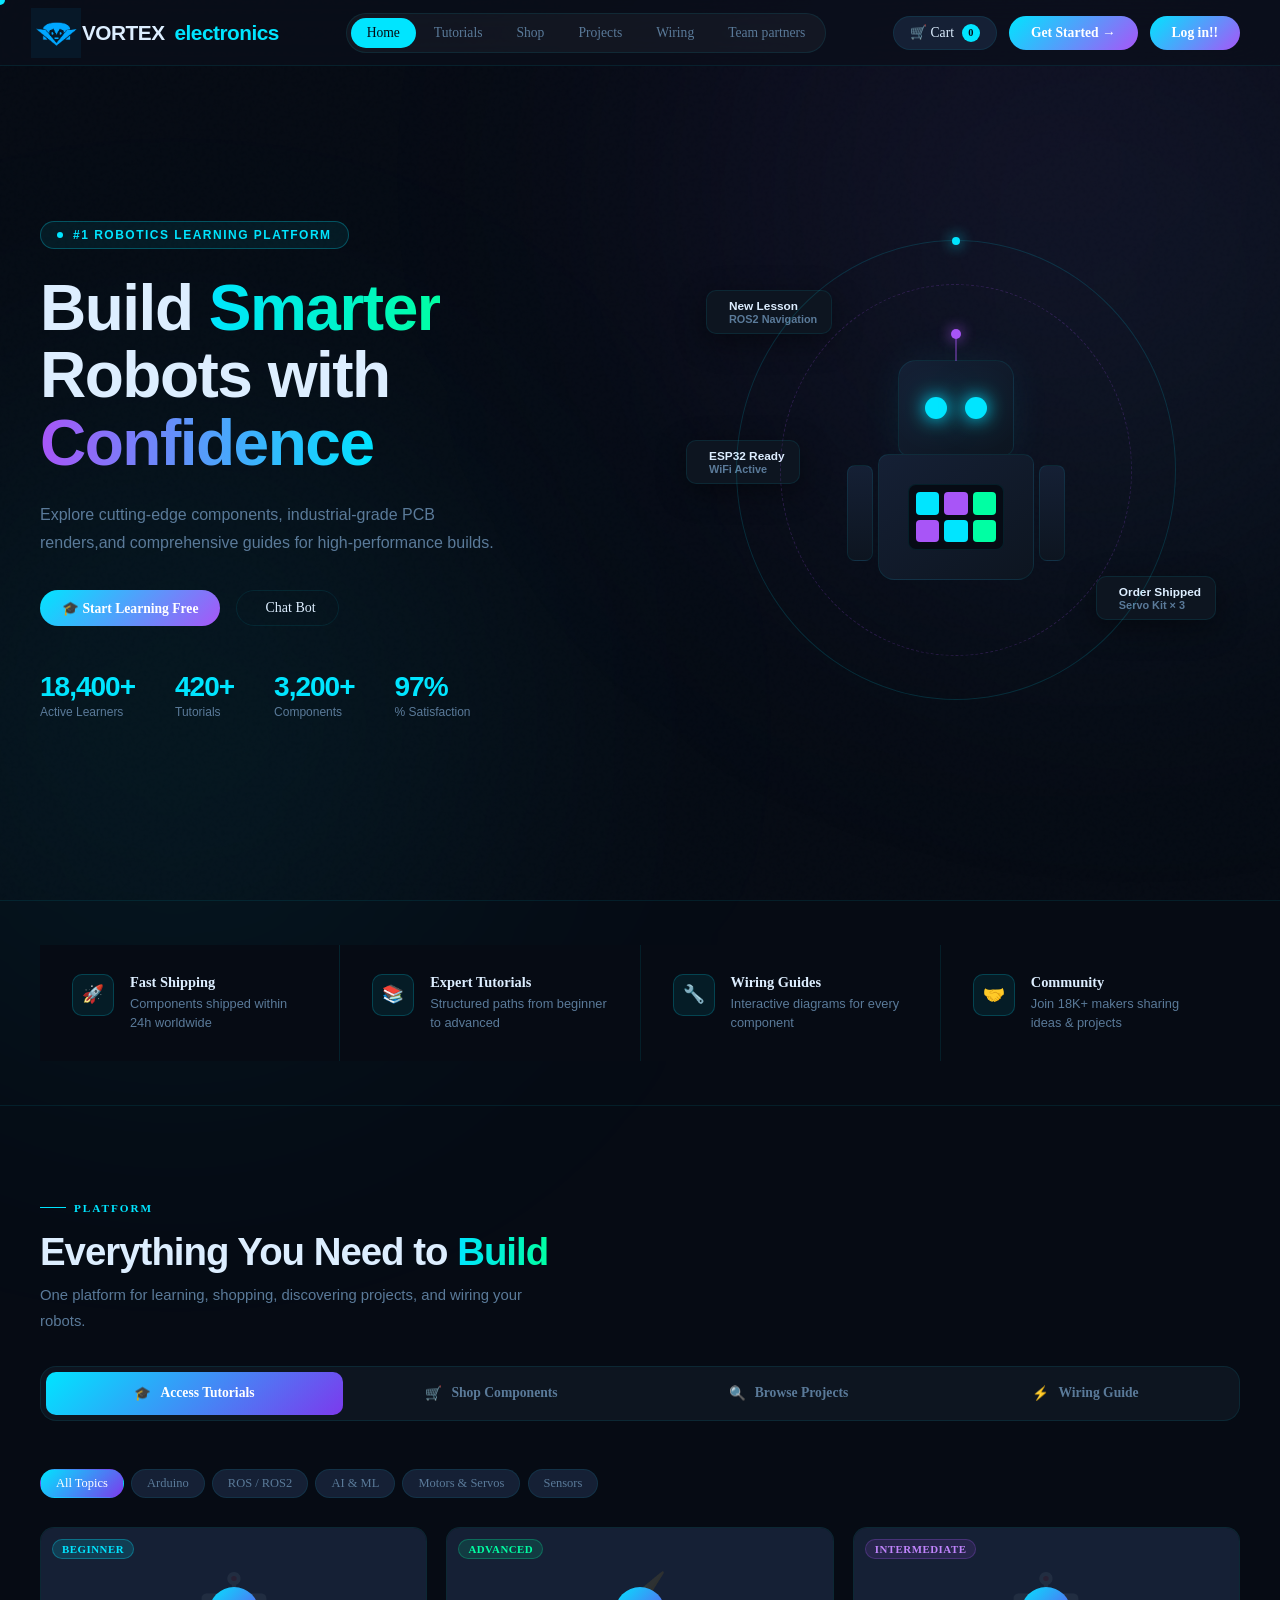
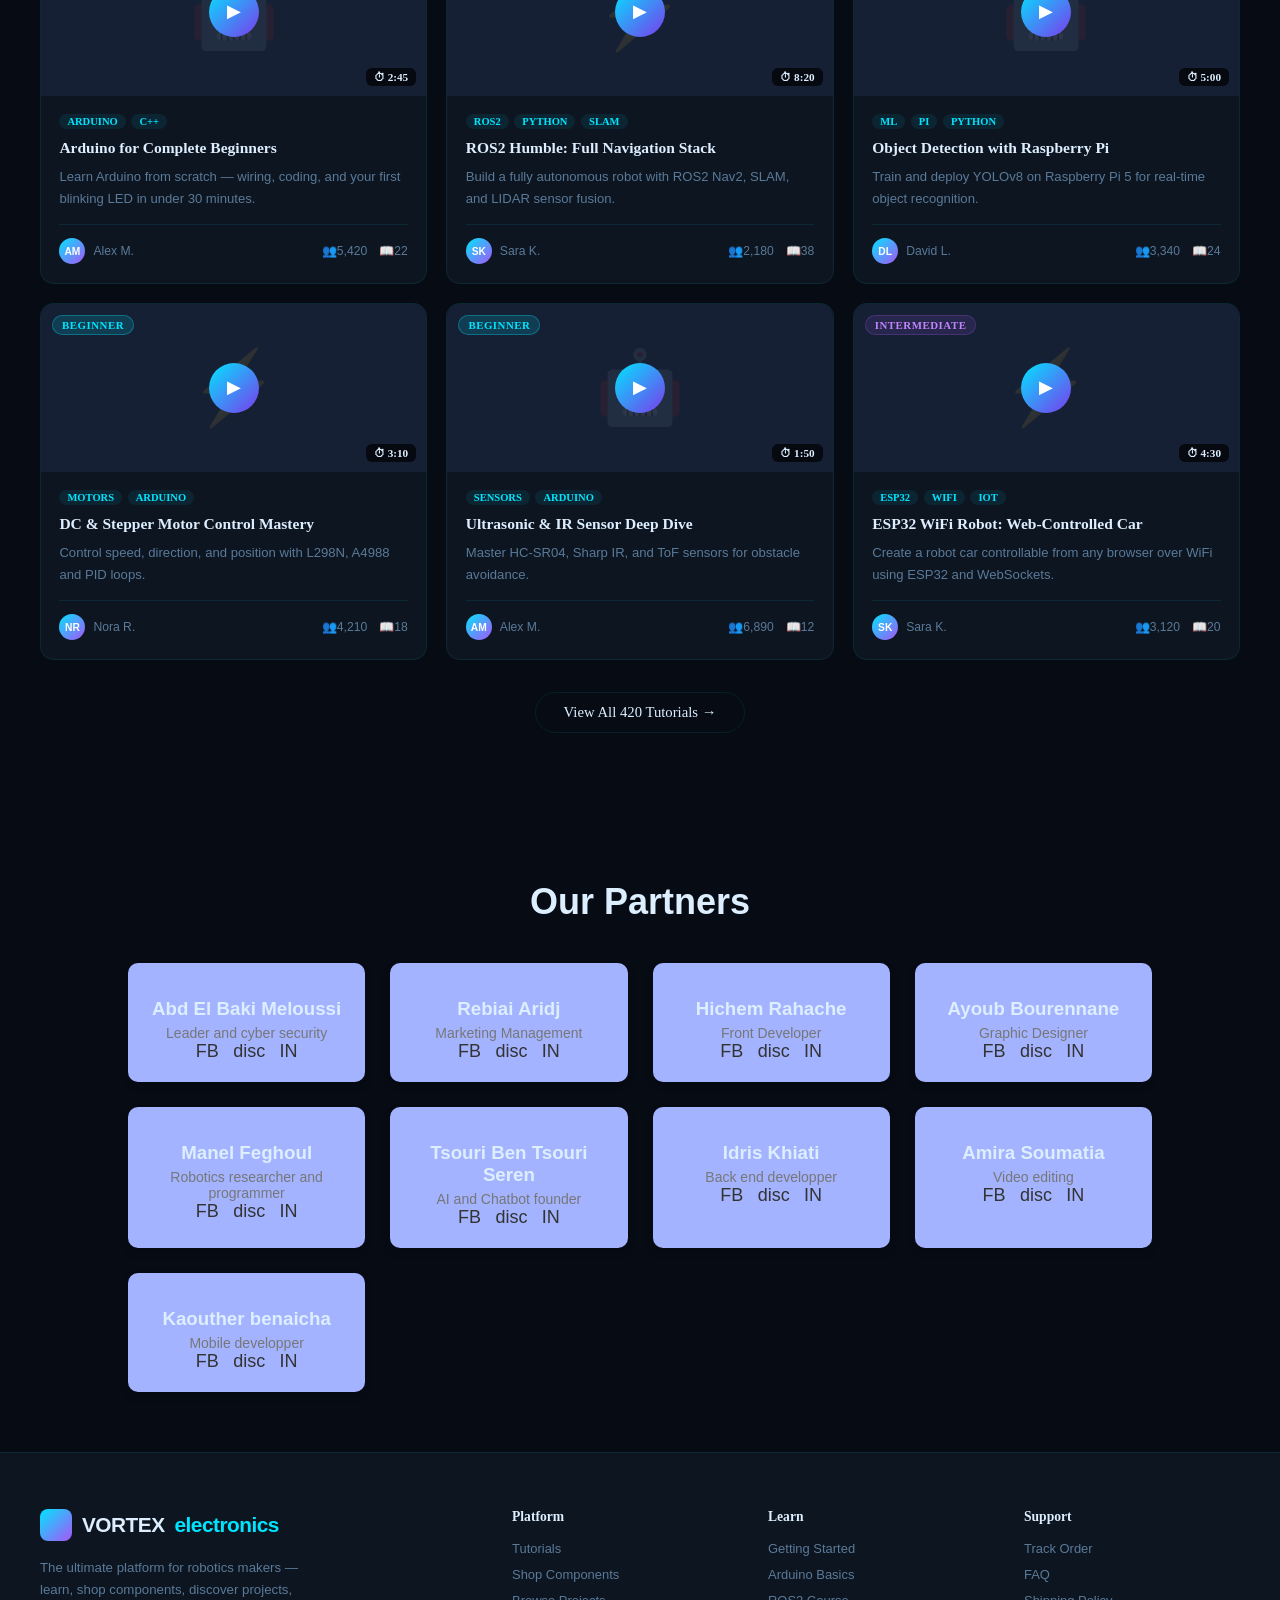
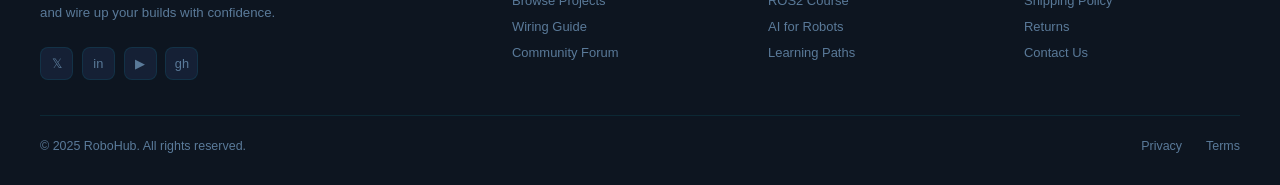
==== commit 64a9beee: "Update index.html" ====
--- a/index.html
+++ b/index.html
@@ -32,7 +32,7 @@
         <div class="nav-r">
             <button class="cart-pill" onclick="openDrawer()">🛒 Cart <span class="cdot" id="cc">0</span></button>
             <a href="#platform" class="btn-cta" onclick="switchTab('tutorials')">Get Started →</a>
-            <a href="doth.html" class="btn-log" onclick=s>Log in!!</a>
+            <a href="login.html" class="btn-log" onclick=s>Log in!!</a>
             <div class="ham" id="ham"><span></span><span></span><span></span></div>
         </div>
     </nav>
@@ -436,3 +436,4 @@
 
 
 <!DOCTYPE html>
+
